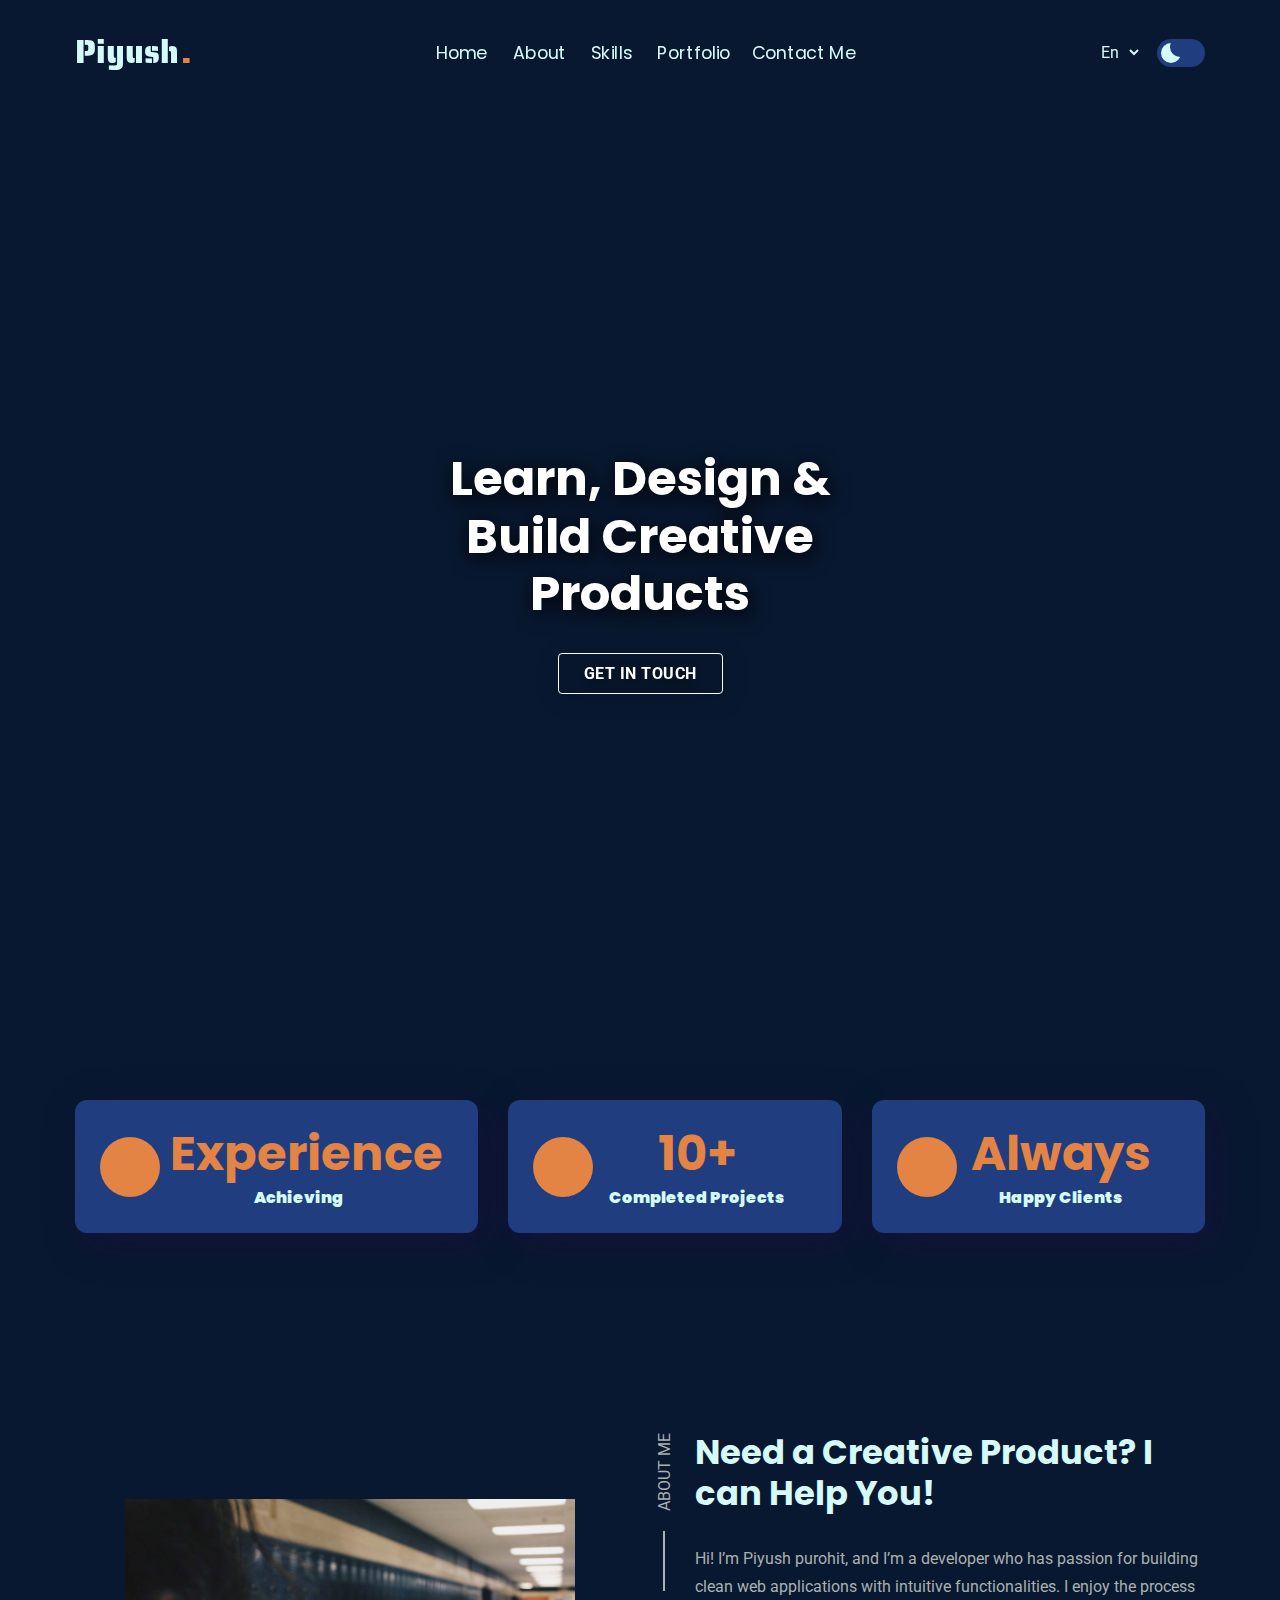
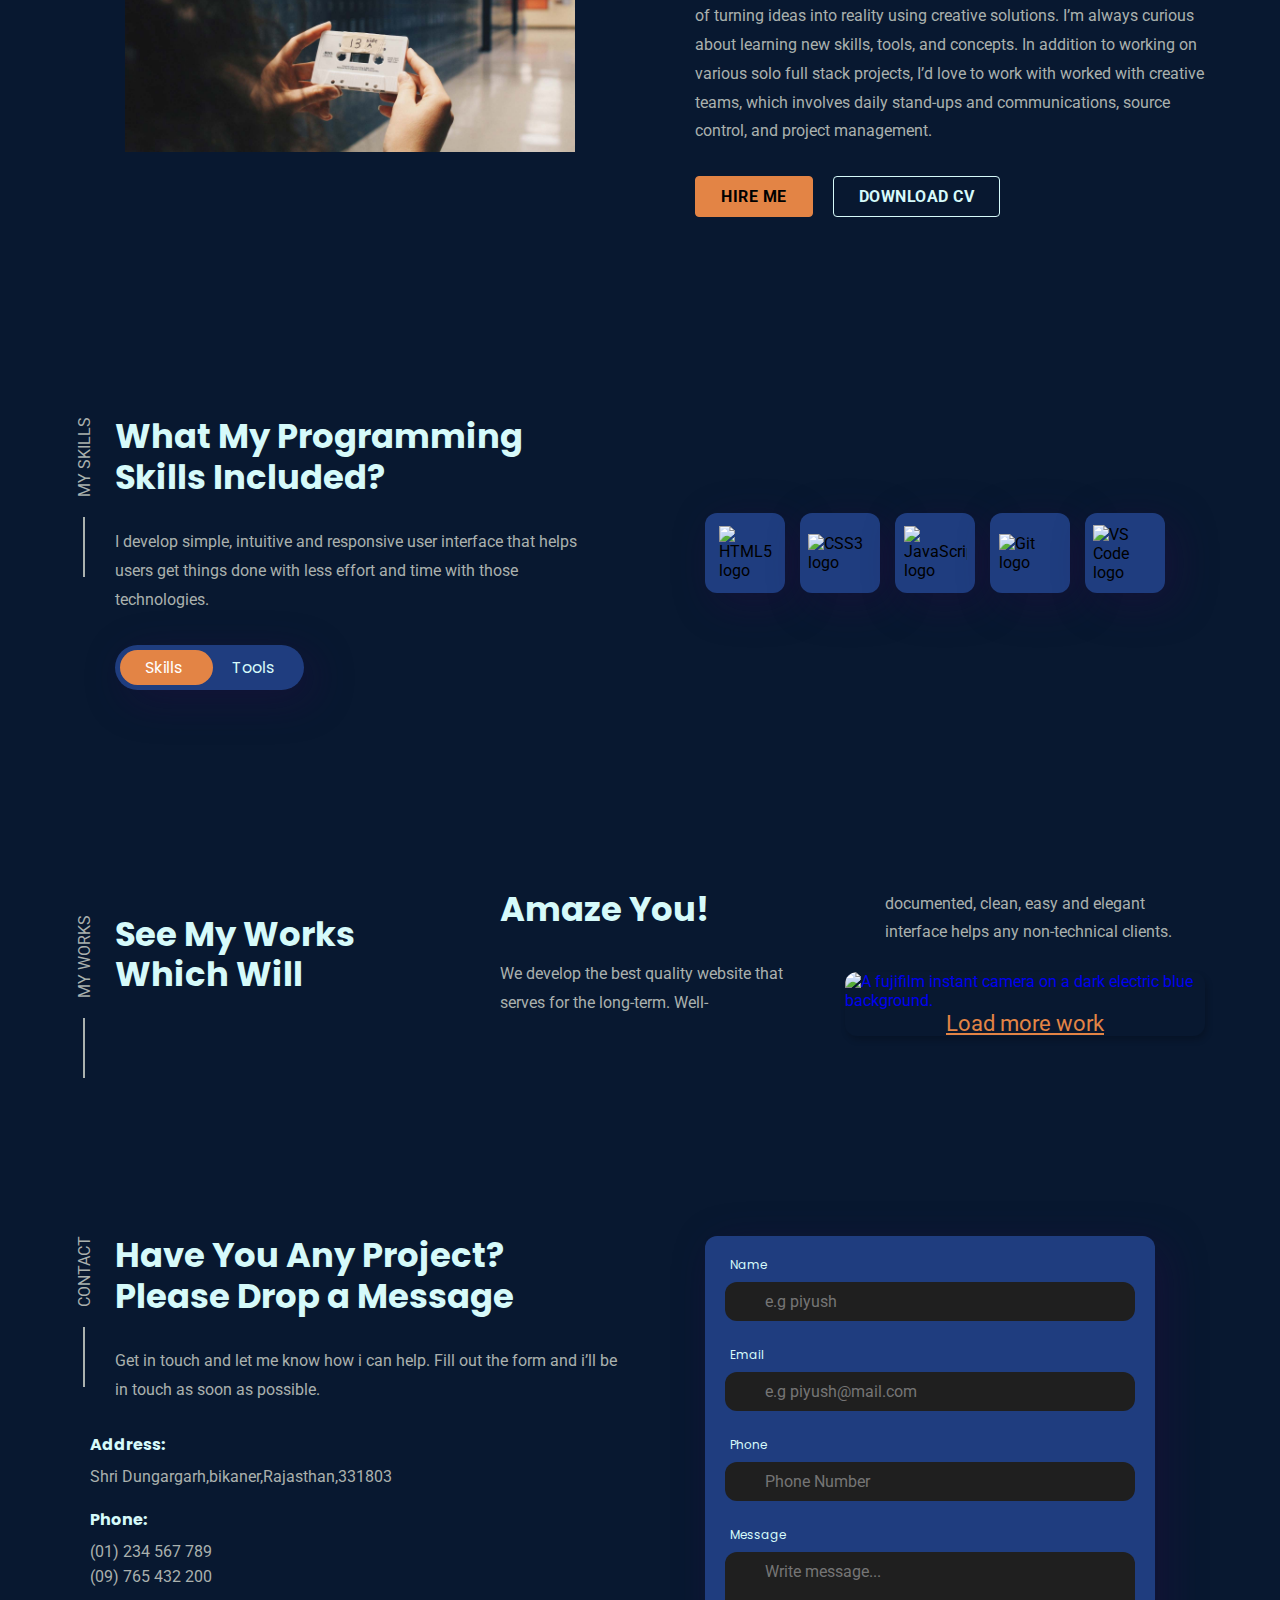
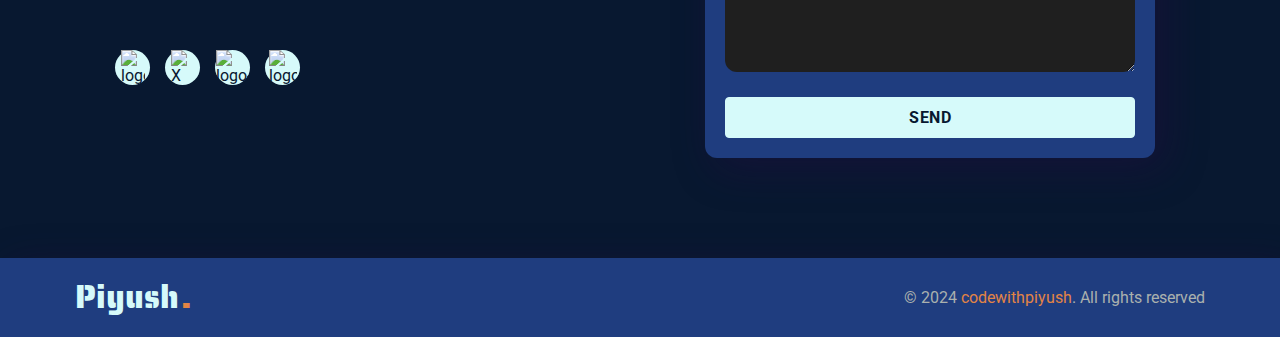
==== Task 2 (Personal Portfolio)/index.html @ 89cfbf2c "Added personal portfolio" ====
<!DOCTYPE html>
<html lang="en">

<head>
  <meta charset="UTF-8">
  <meta http-equiv="X-UA-Compatible" content="IE=edge">
  <meta name="viewport" content="width=device-width, initial-scale=1.0">
  <title>Personal portfolio</title>

  <!-- 
    - favicon
  -->
  <link rel="shortcut icon" href="./favicon.svg" type="image/svg+xml">

  <!-- 
    - custom css link
  -->
  <link rel="stylesheet" href="style.css">

  <!-- 
    - google font link
  -->
  <link rel="preconnect" href="https://fonts.googleapis.com">
  <link rel="preconnect" href="https://fonts.gstatic.com" crossorigin>
  <link
    href="https://fonts.googleapis.com/css2?family=Poppins:wght@700&family=Roboto:wght@400;700&family=Saira+Stencil+One&display=swap"
    rel="stylesheet">
</head>

<body id="top" class="dark_theme">

  <!-- 
    - #HEADER
  -->

  <header class="header" data-header>
    <div class="container">

      <h1 class="h1 logo">
        <a href="#">Piyush<span>.</span></a>
      </h1>

      <div class="navbar-actions">

        <select name="language" id="lang">
          <option value="en">En</option>
          <option value="ar">Hindi</option>
        </select>

        <button class="theme-btn" aria-label="Change Theme" title="Change Theme" data-theme-btn>
          <span class="icon"></span>
        </button>

      </div>

      <button class="nav-toggle-btn" aria-label="Toggle Menu" title="Toggle Menu" data-nav-toggle-btn>
        <span class="one"></span>
        <span class="two"></span>
        <span class="three"></span>
      </button>

      <nav class="navbar" data-navbar>
        <ul class="navbar-list">

          <li>
            <a href="#home" class="navbar-link">Home</a>
          </li>

          <li>
            <a href="#about" class="navbar-link">About</a>
          </li>

          <li>
            <a href="#skills" class="navbar-link">Skills</a>
          </li>

          <li>
            <a href="#portfolio" class="navbar-link">Portfolio</a>
          </li>

          <li>
            <a href="#contact" class="navbar-link">Contact Me</a>
          </li>

        </ul>
      </nav>

    </div>
  </header>
  <div id="fakeheader"></div>


  <main>
    <article class="container">

      <!-- 
        - #HERO
      -->

      <section class="hero" id="home">

        <figure class="hero-banner">

          <picture>
            <source srcset="https://wallpaperaccess.com/full/5652006.jpg" media="(min-width: 800px)">
            <source srcset="https://www.kookcapital.com/wp-content/uploads/2021/01/Sector-Focus-1-1024x576.jpg" media="(min-width: 700px)">
            <img src="./priscilla-du-preez-9CMUPez8wLo-unsplash.jpg"
              class="w-100">
          </picture>

        </figure>

        <div class="hero-content">

          <h2 class="h2 hero-title">Learn, Design & Build Creative Products</h2>

          <a href="#contact" class="btn btn-primary">Get in touch</a>

        </div>

      </section>





      <!-- 
        - #STATS
      -->

      <section class="stats" id="stats">
        <ul class="stats-list">

          <li>
            <a href="#" class="stats-card">

              <div class="card-icon">             
                 </div>

              <h2 class="h2 card-title">
                Experience<strong>Achieving</strong>
              </h2>

              <ion-icon name="chevron-forward-outline"></ion-icon>

            </a>
          </li>

          <li>
            <a href="#" class="stats-card">

              <div class="card-icon">
              </div>

              <h2 class="h2 card-title">
                10+ <strong>Completed Projects</strong>
              </h2>

              <ion-icon name="chevron-forward-outline"></ion-icon>

            </a>
          </li>

          <li>
            <a href="#" class="stats-card">

              <div class="card-icon">
              </div>

              <h2 class="h2 card-title">
                Always <strong>Happy Clients</strong>
              </h2>

              <ion-icon name="chevron-forward-outline"></ion-icon>

            </a>
          </li>

        </ul>
      </section>





      <!-- 
        - #ABOUT
      -->

      <section class="about" id="about">

        <figure class="about-banner">
          <img src="./Images/about me.jpg" alt="A man in a alice blue shirt with a thinking expression"
            class="w-100">
        </figure>

        <div class="about-content section-content">

          <p class="section-subtitle">About me</p>

          <h2 class="h3 section-title">Need a Creative Product? I can Help You!</h2>

          <p class="section-text">
            Hi! I’m Piyush purohit, and I’m a developer who has passion for building clean web applications with intuitive
            functionalities. I enjoy the process of turning ideas into reality using creative solutions. I’m always
            curious about
            learning new skills, tools, and concepts. In addition to working on various solo full stack projects, I’d love to work with            worked with
            creative teams, which involves daily stand-ups and communications, source control, and project management.
          </p>

          <div class="btn-group">
            <button class="btn btn-secondary">Hire me</button>

            <button class="btn btn-primary">Download cv</button>
          </div>

        </div>

      </section>





      <!-- 
        - #SKILLS
      -->

      <section class="skills" id="skills">

        <div class="skills-content section-content">

          <p class="section-subtitle">My skills</p>

          <h2 class="h3 section-title">What My Programming Skills Included?</h2>

          <p class="section-text">
            I develop simple, intuitive and responsive user interface that helps users get things done with less effort
            and time
            with those technologies.
          </p>

          <div class="skills-toggle" data-toggle-box>
            <button class="toggle-btn active" data-toggle-btn>Skills</button>

            <button class="toggle-btn" data-toggle-btn>Tools</button>
          </div>

        </div>

        <div class="skills-box" data-skills-box>

          <ul class="skills-list">

            <li>
              <div class="skill-card">
                <div class="tooltip">HTML5</div>

                <div class="card-icon">
                  <img src="https://th.bing.com/th/id/OIP.bI8KDjd8-nDvzTX_Uok7FwHaHa?rs=1&pid=ImgDetMain" width="53px" alt="HTML5 logo">
                </div>
              </div>
            </li>

            <li>
              <div class="skill-card">
                <div class="tooltip">CSS3</div>

                <div class="card-icon">
                  <img src="https://logospng.org/download/css-3/logo-css-3-1536.png" width="64px" alt="CSS3 logo">
                </div>
              </div>
            </li>

            <li>
              <div class="skill-card">
                <div class="tooltip">JavaScript</div>

                <div class="card-icon">
                  <img src="https://www.pngkey.com/png/detail/550-5509803_js-logo-javascript-logo-circle-png.png" width="63px" alt="JavaScript logo">
                </div>
              </div>
            </li>
            <li>
              <div class="skill-card">
                <div class="tooltip">Git</div>

                <div class="card-icon">
                  <img src="https://creazilla-store.fra1.digitaloceanspaces.com/icons/3253808/git-icon-icon-md.png" width="63px" alt="Git logo">
                </div>
              </div>
            </li>
            <li>
              <div class="skill-card">
                <div class="tooltip">VS Code</div>

                <div class="card-icon">
                  <img src="https://mobilemancerblog.blob.core.windows.net/blog/2020/08/vs-code-logo-transp.png" width="64px" alt="VS Code logo">
                </div>
              </div>
            </li>
          </ul>

        </div>

      </section>





      <!-- 
        - #PROJECTS
      -->

      <section class="project" id="portfolio">

        <ul class="project-list">

          <li>
            <div class="project-content section-content">

              <p class="section-subtitle">My Works</p>

              <h2 class="h3 section-title">See My Works Which Will Amaze You!</h2>

              <p class="section-text">
                We develop the best quality website that serves for the long-term. Well-documented, clean, easy and
                elegant interface
                helps any non-technical clients.
              </p>

            </div>
          </li>

          <li>
            <a href="#" class="project-card">

              <figure class="card-banner">
                <img src="/Images/my works img.jpg" class="w-100"
                  alt="A fujifilm instant camera on a dark electric blue background.">
                </figure>
                <button class="load-more">Load more work</button>

              <div class="card-content">
                <h3 class="h4 card-title">Lorem Ipsum Dolor 07</h3>

                <time class="publish-date" datetime="2022-04">April 2024</time>
              </div>

            </a>
          </li>
        </ul>

      </section>





      <!-- 
        - #CONTACT
      -->

      <section class="contact" id="contact">

        <div class="contact-content section-content">

          <p class="section-subtitle">Contact</p>

          <h2 class="h3 section-title">Have You Any Project? Please Drop a Message</h2>

          <p class="section-text">
            Get in touch and let me know how i can help. Fill out the form and i’ll be in touch as soon as possible.
          </p>

          <ul class="contact-list">

            <li class="contact-list-item">

              <div class="contact-item-icon">
                <ion-icon name="location-outline"></ion-icon>
              </div>

              <div class="wrapper">
                <h3 class="h4 contact-item-title">Address:</h3>

                <address class="contact-info">
                 Shri Dungargarh,bikaner,Rajasthan,331803
                </address>
              </div>

            </li>

            <li class="contact-list-item">

              <div class="contact-item-icon">
                <ion-icon name="call-outline"></ion-icon>
              </div>

              <div class="wrapper">
                <h3 class="h4 contact-item-title">Phone:</h3>

                <a href="tel:01234567789" class="contact-info">(01) 234 567 789</a>

                <a href="tel:09765432200" class="contact-info">(09) 765 432 200</a>
              </div>

            </li>

            <li class="contact-list-item">
              <div class="contact-list-item">
                <ion-icon name></ion-icon>
              </div>

            </li>
            























            <li>
              <ul class="contac-social-list">

                <li>
                  <a href="#" class="contact-social-link">
                    <div class="tooltip">Facebook</div>

                    <ion-icon name="logo-facebook">
                      <img src="https://th.bing.com/th/id/OIP.Ev86f7nk1kO2srjEY6AH9wHaHq?w=485&h=502&rs=1&pid=ImgDetMain" width="24px" alt="logo-facebook">
                    </ion-icon>
                  </a>
                </li>

                <li>
                  <a href="#" class="contact-social-link">
                    <div class="tooltip">X</div>

                    <ion-icon name="logo-X">
                      <img src="https://th.bing.com/th?id=OSK.50a4337ddb8f32c31afe1610d3d99f0b&w=64&h=64&c=7&o=6&oif=webp&dpr=1.5&pid=SANGAM" width="23px" alt="X logo">
                    </ion-icon>
                  </a>
                </li>

                <li> 
                  <a href="https://www.linkedin.com/in/piyush-purohit-qs5474/" class="contact-social-link">
                    <div class="tooltip">Linkedin</div>

                    <ion-icon name="logo-linkedin">
                      <img src="https://static.vecteezy.com/system/resources/previews/023/986/970/non_2x/linkedin-logo-linkedin-logo-transparent-linkedin-icon-transparent-free-free-png.png" width="33px" alt="logo-linkedin">
                    </ion-icon>
                  </a>
                </li>

                <li>
                  <a href="https://www.youtube.com/@piyushpurohit7870" class="contact-social-link">
                    <div class="tooltip" >Youtube</div>

                    <ion-icon name="logo-youtube">
                      <img src="https://upload.wikimedia.org/wikipedia/commons/thumb/0/09/YouTube_full-color_icon_(2017).svg/240px-YouTube_full-color_icon_(2017).svg.png" width="28px" alt="logo-youtube">
                    </ion-icon>
                  </a>
                </li>

        </div>

        <form action="" class="contact-form">

          <div class="form-wrapper">

            <label for="name" class="form-label">Name</label>

            <div class="input-wrapper">

              <input type="text" name="name" id="name" required placeholder="e.g piyush" class="input-field">

              <ion-icon name="person-circle"></ion-icon>

            </div>

          </div>

          <div class="form-wrapper">

            <label for="email" class="form-label">Email</label>

            <div class="input-wrapper">

              <input type="email" name="email" id="email" required placeholder="e.g piyush@mail.com"
                class="input-field">

              <ion-icon name="mail"></ion-icon>

            </div>

          </div>

          <div class="form-wrapper">

            <label for="phone" class="form-label">Phone</label>

            <div class="input-wrapper">

              <input type="tel" name="phone" id="phone" required placeholder="Phone Number" class="input-field">

              <ion-icon name="call"></ion-icon>

            </div>

          </div>

          <div class="form-wrapper">

            <label for="message" class="form-label">Message</label>

            <div class="input-wrapper">

              <textarea name="message" id="message" required placeholder="Write message..."
                class="input-field"></textarea>

              <ion-icon name="chatbubbles"></ion-icon>

            </div>

          </div>

          <button type="submit" class="btn btn-primary">Send</button>

        </form>

      </section>

    </article>
  </main>





  <!-- 
    - #FOOTER
  -->

  <footer class="footer">
    <div class="container">

      <p class="h1 logo">
        <a href="#">
          Piyush<span>.</span>
        </a>
      </p>

      <p class="copyright">
        &copy; 2024 <a href="#">codewithpiyush</a>. All rights reserved
      </p>

    </div>
  </footer>





  <!-- 
    - #GO TO TOP
  -->

  <a href="#top" class="go-top" data-go-top title="Go to Top">
    <ion-icon name="arrow-up"></ion-icon>
  </a>



</body>

</html>
---- Task 2 (Personal Portfolio)/style.css ----
:root {

    /**
     * colors
     */
  
    --raw-seinna: hsl(24, 74%, 58%);
    --sizzling-sunrise: hsl(51, 95%, 54%);
    --scarlet: hsl(13, 96%, 47%);
    --black: hsl(0, 0%, 0%);
    --white: hsl(0, 0%, 100%);
  
    /**
     * typography
     */ 
  
    --ff-saira-stencil-one: "Saira Stencil One", sans-serif; 
    --ff-poppins: 'Poppins', sans-serif;
    --ff-roboto: 'Roboto', sans-serif;
  
    --fs-1: 2rem;
    --fs-2: calc(1.813rem + 1vw);
    --fs-3: calc(1.313rem + 1vw);
    --fs-4: 1.4rem;
    --fs-5: 1rem;
    --fs-6: 0.813rem;
    --fs-7: 0.75rem;
  
    --fw-400: 400;
    --fw-700: 700;
  
    /**
     * transition
     */
  
    --transition-1: 0.25s ease-in-out;
  
    /**
     * spacing
     */
  
    --section-padding: 80px;
  
    /**
     * radius
     */
  
    --radius-4: 4px;
    --radius-12: 12px;
  
  }
  
  
  
  
  
  /*-----------------------------------*\
   * #THEME COLORS
  \*-----------------------------------*/
  
  body.dark_theme {
  
    --bg-primary: hsl(216, 72%, 11%);
    --bg-secondary: hsl(221, 61%, 31%);
    --color-primary: hsl(180, 79%, 91%);
    --color-secondary: hsl(160, 4%, 68%);
    --card-shadow: hsla(269, 75%, 15%, 0.4);
    --input-bg: hsl(0, 0%, 12%);
  
    --shadow-1: 10px 10px 40px var(--card-shadow);
  
  }
  
  body.light_theme {
  
    --bg-primary: hsl(0, 59%, 82%);
    --bg-secondary: hsl(0, 1%, 57%);
    --color-primary: hsl(0, 0%, 12%);
    --color-secondary: hsl(0, 0%, 37%);
    --card-shadow: hsla(0, 0%, 0%, 0.1);
    --input-bg: hsl(0, 0%, 8%);
  
    --shadow-1: 10px 10px 40px var(--card-shadow);
  
  }
  
  
  
  
  
  /*-----------------------------------*\
   * #RESET
  \*-----------------------------------*/
  
  *, *::before, *::after {
    margin: 0;
    padding: 0;
    box-sizing: border-box;
  }
  
  li { list-style: none; }
  
  a { text-decoration: none; }
  
  a,
  img,
  time,
  span,
  input,
  label,
  select,
  button,
  textarea,
  ion-icon { display: block; }
  
  input,
  button,
  select,
  textarea {
    background: none;
    border: none;
    font: inherit;
  }
  
  button,
  select { cursor: pointer; }
  
  input,
  textarea { width: 100%; }
  
  ion-icon { pointer-events: none; }
  
  :is(a, button, select) {
    outline-color: var(--scarlet);
    outline-offset: 3px;
  }
  
  ::selection {
    background: var(--color-primary);
    color: var(--bg-primary);
  }
  
  html {
    font-family: var(--ff-roboto);
    scroll-behavior: smooth;
  }
  
  body {
    background: var(--bg-primary);
    transition: var(--transition-1);
  }
  
  body.active { overflow: hidden; }
  
  
  
  
  
  /*-----------------------------------*\
   * #REUSED STYLE
  \*-----------------------------------*/
  
  .container { padding-inline: 10px; }
  
  .h1 {
    font-size: var(--fs-1);
    line-height: 1.2;
    font-weight: 400;
  }
  
  .h2,
  .h3,
  .h4 {
    color: var(--color-primary);
    font-family: var(--ff-poppins);
    line-height: 1.2;
  }
  
  .h2 { font-size: var(--fs-2); }
  
  .h3 { font-size: var(--fs-3); }
  
  .h4 { font-size: var(--fs-5); }
  
  .w-100 { width: 100%; }
  
  .btn {
    max-width: max-content;
    color: var(--color-primary);
    font-weight: var(--fw-700);
    text-transform: uppercase;
    letter-spacing: 0.5px;
    padding: 10px 25px;
    border: 1px solid transparent;
    border-radius: var(--radius-4);
    transition: var(--transition-1);
  }
  
  .btn-primary { border-color: var(--color-primary); }
  
  .btn-primary:is(:hover, :focus) {
    background: var(--color-primary);
    color: var(--bg-primary);
  }
  
  .btn-secondary {
    background: var(--raw-seinna);
    border-color: var(--raw-seinna);
    color: var(--black);
  }
  
  .btn-secondary:is(:hover, :focus) { --raw-seinna: hsl(24, 74%, 64%); }
  
  .section-subtitle {
    position: relative;
    color: var(--color-secondary);
    text-transform: uppercase;
    padding-bottom: 5px;
    margin-bottom: 20px;
  }
  
  .section-subtitle::after {
    content: "";
    position: absolute;
    top: 100%;
    left: 0;
    width: 60px;
    height: 2px;
    background: var(--color-secondary);
  }
  
  .section-title {
    max-width: 350px;
    margin-bottom: 30px;
  }
  
  .section-text {
    color: var(--color-secondary);
    line-height: 1.8;
    margin-bottom: 30px;
  }
  
  .tooltip {
    position: absolute;
    top: -40px;
    background: var(--raw-seinna);
    min-width: max-content;
    color: var(--white);
    font-size: 15px;
    font-weight: var(--fw-700);
    padding: 5px 10px;
    border-radius: var(--radius-4);
    box-shadow: var(--shadow-1);
    transform: translateY(-10px);
    opacity: 0;
    pointer-events: none;
    transition: var(--transition-1);
    z-index: 1;
  }
  
  
  
  
  
  /*-----------------------------------*\
   * #HEADER
  \*-----------------------------------*/
  
  .header {
    padding-block: 15px;
    position:fixed;
    top: 0;
    left: 0;
    width: 100%;
    transition: var(--transition-1);
    z-index: 4;
  }
  
  .header.active {
    padding-block: 12px;
    background: var(--bg-secondary);
    box-shadow: var(--shadow-1);
  }
  
  .header .container {
    display: flex;
    justify-content: space-between;
    align-items: center;
    gap: 10px;
  }
  
  .logo {
    position: relative;
    min-width: 77px;
    z-index: 2;
  }
  
  .logo a {
    color: var(--color-primary);
    font-family: var(--ff-saira-stencil-one);
  }
  
  .logo span {
    display: inline-block;
    color: var(--raw-seinna);
    margin-left: 2px;
  }
  
  .navbar-actions {
    display: flex;
    align-items: center;
    gap: 15px;
    margin-left: auto;
  }
  
  .navbar-actions select {
    color: var(--color-primary);
    width: 45px;
  }
  
  .navbar-actions option {
    background: var(--bg-primary);
    color: var(--color-primary);
  }
  
  .theme-btn {
    padding: 4px;
    width: 48px;
    background: var(--bg-secondary);
    border-radius: 100px;
    transition: var(--transition-1);
  }
  
  .header.active .theme-btn { background: var(--bg-primary); }
  
  .theme-btn .icon {
    position: relative;
    left: 0;
    width: 20px;
    height: 20px;
    border-radius: 50px;
    box-shadow: inset 9px -6px var(--color-primary);
    transition: var(--transition-1);
  }
  
  .theme-btn.active .icon {
    left: 20px;
    box-shadow: inset 20px -20px var(--sizzling-sunrise);
  }
  
  .nav-toggle-btn {
    position: relative;
    transform: rotate(-55deg);
    transition: var(--transition-1);
    z-index: 2;
  }
  
  .nav-toggle-btn.active { transform: rotate(-45deg); }
  
  .nav-toggle-btn span {
    width: 20px;
    height: 2px;
    background: var(--color-primary);
    margin: 5px;
    transition: var(--transition-1);
  }
  
  .nav-toggle-btn :is(.one, .three) { width: 10px; }
  
  .nav-toggle-btn .one {
    margin-left: auto;
    transform-origin: left;
  }
  
  .nav-toggle-btn .three { transform-origin: right; }
  
  .nav-toggle-btn.active .one { transform: rotate(90deg) translateX(-3px); }
  
  .nav-toggle-btn.active .three { transform: rotate(90deg) translateX(3px); }
  
  .navbar {
    position: fixed;
    background: var(--bg-secondary);
    top: 100%;
    left: 0;
    width: 100%;
    height: 100%;
    display: grid;
    place-items: center;
    visibility: hidden;
    transition: 0.75s cubic-bezier(0.71, 0.01, 0.24, 0.99);
    transition-delay: 0.5s;
    z-index: 1;
  }
  
  .navbar.active {
    top: 0;
    visibility: visible;
    transition-delay: 0s;
  }
  
  .navbar-list > li {
    transform: scale(1.1);
    margin-block: 40px;
    padding-inline: 50px;
    overflow: hidden;
  }
  
  .navbar-link {
    position: relative;
    width: max-content;
    margin-inline: auto;
    color: var(--color-primary);
    font-family: var(--ff-poppins);
    font-size: var(--fs-1);
    padding: 10px;
    transform: translateY(50px);
    transition: 0.75s cubic-bezier(0.68, -0.55, 0.27, 2);
  }
  
  .navbar.active .navbar-link {
    transform: translateY(0);
    transition-delay: 0.5s;
  }
  
  .navbar-link::before {
    content: "";
    position: absolute;
    top: 50%;
    transform: translateY(-50%);
    left: 0;
    height: 5px;
    width: 0;
    background: var(--raw-seinna);
    transition: var(--transition-1);
  }
  
  .navbar-link:is(:hover, :focus)::before { width: 100%; }
  

  
  /*-----------------------------------*\
   * #HERO
  \*-----------------------------------*/
  
  main { overflow-x: hidden; }
  
  .hero {
    min-height: 100vh;
    display: flex;
    flex-direction: column;
    justify-content: center;
    align-items: center;
    padding-top: 115px;
    margin-bottom: var(--section-padding);
  }
  
  .hero-banner {
    max-width: 500px;
    width: 125%;
    margin-bottom: 30px;
  }
  
  :is(.hero-social-list, .scroll-down) { display: none; }
  
  .hero-content { max-width: 450px; }
  
  .hero-title {
    text-align: center;
    margin-bottom: 30px;
  }
  
  .hero .btn-primary { margin-inline: auto; }
  
  
  
  
  
  /*-----------------------------------*\
   * #STATS
  \*-----------------------------------*/
  
  .stats { padding-block: var(--section-padding); }
  
  .stats-list {
    display: grid;
    gap: 30px;
  }
  
  .stats-card {
    background: var(--bg-secondary);
    display: flex;
    align-items: center;
    gap: 10px;
    padding: 25px;
    border-radius: var(--radius-12);
    box-shadow: var(--shadow-1);
    transition: var(--transition-1);
  }
  
  .stats-card:is(:hover, :focus) { transform: translateY(-5px); }
  
  .stats-card .card-icon {
    background: var(--raw-seinna);
    width: 60px;
    height: 60px;
    display: grid;
    place-items: center;
    border-radius: 50%;
  }
  
  .stats-card .card-icon img {
    width: 70%;
    filter: invert(1);
  }
  
  .stats-card .card-title {
    width: calc(100% - 95px);
    color: var(--raw-seinna);
    text-align: center;
  }
  
  .stats-card .card-title strong {
    display: block;
    color: var(--color-primary);
    font-size: initial;
    line-height: 1.3;
    margin-top: 5px;
  }
  
  .stats-card > ion-icon { color: var(--color-secondary); }
  
  
  
  
  
  /*-----------------------------------*\
   * #ABOUT
  \*-----------------------------------*/
  
  .about { padding-block: var(--section-padding); }
  
  .about-banner {
    max-width: 400px;
    margin-inline: auto;
    margin-bottom: 80px;
  }
  
  .about .btn {
    max-width: unset;
    width: 100%;
  }
  
  .about .btn-secondary { margin-bottom: 10px; }
  
  
  
  
  
  /*-----------------------------------*\
   * #SKILLS
  \*-----------------------------------*/
  
  .skills { padding-block: var(--section-padding); }
  
  .skills-content { margin-bottom: 50px; }
  
  .skills-toggle {
    background: var(--bg-secondary);
    position: relative;
    width: max-content;
    margin-inline: auto;
    display: flex;
    align-items: center;
    padding: 5px;
    border-radius: 100px;
    box-shadow: var(--shadow-1);
    z-index: 1;
  }
  
  .skills-toggle::before {
    content: "";
    position: absolute;
    top: 5px;
    left: 5px;
    bottom: 5px;
    width: 93px;
    background: var(--raw-seinna);
    border-radius: 100px;
    transition: var(--transition-1);
    z-index: -1;
  }
  
  .skills-toggle.active::before {
    left: 98px;
    width: 94px;
  }
  
  .toggle-btn {
    color: var(--color-primary);
    font-family: var(--ff-poppins);
    padding: 5px 25px;
    transition: var(--transition-1);
  }
  
  .toggle-btn.active { color: var(--white); }
  
  .skills-box.active .skills-list,
  .skills-box .tools-list { display: none; }
  
  .skills-box .skills-list,
  .skills-box.active .tools-list {
    display: flex;
    flex-wrap: wrap;
    justify-content: center;
    align-items: center;
    gap: 15px;
    animation: fadeIn 0.5s ease-out forwards;
  }
  
  @keyframes fadeIn {
  
    0% { opacity: 0; }
    100% { opacity: 1; }
  
  }
  
  .skill-card {
    position: relative;
    background: var(--bg-secondary);
    width: 80px;
    height: 80px;
    display: grid;
    place-items: center;
    border-radius: var(--radius-12);
    box-shadow: var(--shadow-1);
    cursor: help;
  }
  
  .skill-card:hover .tooltip {
    transform: translateY(0);
    opacity: 1;
  }
  
  
  
  
  
  /*-----------------------------------*\
   * #PROJECT
  \*-----------------------------------*/
  
  .project { padding-block: var(--section-padding); }
  
  .project-list > li { margin-bottom: 25px; }
  
  .project-card {
    position: relative;
    overflow: hidden;
    border-radius: var(--radius-12);
    box-shadow: 2px 4px 6px hsla(0, 0%, 0%, 0.2);
  }
  
  .project-card::after {
    content: "";
    position: absolute;
    inset: 0;
    border-radius: inherit;
    transition: var(--transition-1);
  }
  
  .project-card:is(:hover, :focus)::after {
    background: hsla(0, 0%, 100%, 0.1);
    backdrop-filter: blur(0.5px);
  }
  
  .project-card .card-content {
    position: absolute;
    bottom: 0;
    left: 0;
    width: 100%;
    padding: 20px;
  }
  
  .project-card .card-title { margin-bottom: 10px; }
  
  .project-card :is(.card-title, .publish-date) {
    background: var(--bg-primary);
    padding: 6px 12px;
    width: max-content;
    box-shadow: var(--shadow-1);
    transform: translateY(20px);
    opacity: 0;
    transition: var(--transition-1);
  }
  
  .project-card .publish-date {
    font-size: var(--fs-6);
    color: var(--color-primary);
    transition-delay: 0s;
  }
  
  .project-card:is(:hover, :focus) :is(.card-title, .publish-date) {
    transform: translateY(0);
    opacity: 1;
  }
  
  .project-card:is(:hover, :focus) .publish-date { transition-delay: 0.1s; }
  
  .load-more {
    font-size: var(--fs-4);
    color: var(--raw-seinna);
    text-decoration: underline;
    margin-inline: auto;
  }
  
  
  
  
  
  /*-----------------------------------*\
   * #CONTACT
  \*-----------------------------------*/
  
  .contact { padding-block: var(--section-padding); }
  
  .contact-content { margin-bottom: 50px; }
  
  .contact-list-item {
    display: flex;
    align-items: flex-start;
    gap: 15px;
    margin-bottom: 20px;
  }
  
  .contact-item-icon {
    font-size: 25px;
    color: var(--color-primary);
  }
  
  .contact-item-icon ion-icon { --ionicon-stroke-width: 40px; }
  
  .contact-item-title { margin-bottom: 10px; }
  
  .contact-list-item .contact-info {
    color: var(--color-secondary);
    font-style: normal;
    line-height: 1.6;
    transition: var(--transition-1);
  }
  
  .contact-info:not(address):is(:hover, :focus) { color: var(--color-primary); }
  
  .contac-social-list {
    display: flex;
    flex-wrap: wrap;
    justify-content: flex-start;
    align-items: center;
    gap: 15px;
    padding-inline: 40px;
  }
  
  .contact-social-link {
    position: relative;
    background: var(--color-primary);
    color: var(--bg-primary);
    width: 35px;
    height: 35px;
    display: grid;
    place-items: center;
    border-radius: 50%;
    transition: var(--transition-1);
  }
  
  .contact-social-link:is(:hover, :focus) {
    background: var(--raw-seinna);
    color: var(--white);
  }
  
  .contact-social-link:is(:hover, :focus) .tooltip {
    transform: translateY(0);
    opacity: 1;
  }
  
  .contact-form {
    background: var(--bg-secondary);
    padding: 20px;
    border-radius: var(--radius-12);
    box-shadow: var(--shadow-1);
  }
  
  .form-wrapper { margin-bottom: 25px; }
  
  .form-label {
    color: var(--color-primary);
    font-size: var(--fs-7);
    font-family: var(--ff-poppins);
    margin-bottom: 8px;
    margin-left: 5px;
  }
  
  .input-wrapper { position: relative; }
  
  .input-field {
    background: var(--input-bg);
    color: var(--raw-seinna);
    padding: 10px;
    padding-left: 40px;
    border-radius: var(--radius-12);
    transition: var(--transition-1);
  }
  
  .input-wrapper ion-icon {
    position: absolute;
    top: 10px;
    left: 10px;
    color: var(--color-secondary);
    font-size: 20px;
    transition: var(--transition-1);
  }
  
  textarea.input-field {
    min-height: 60px;
    height: 120px;
    max-height: 200px;
    resize: vertical;
  }
  
  .input-field:focus { outline: 1px solid; }
  
  .input-field:focus + ion-icon { color: var(--raw-seinna); }
  
  .contact .btn-primary {
    max-width: unset;
    width: 100%;
    background: var(--color-primary);
    color: var(--bg-primary);
  }
  
  
  
  
  
  /*-----------------------------------*\
   * #FOOTER
  \*-----------------------------------*/
  
  .footer {
    background: var(--bg-secondary);
    padding-block: 20px;
    text-align: center;
    box-shadow: var(--shadow-1);
  }
  
  .footer .logo { margin-bottom: 15px; }
  
  .copyright {
    color: var(--color-secondary);
    line-height: 1.6;
  }
  
  .copyright a {
    display: inline-block;
    color: var(--raw-seinna);
  }
  
  
  
  
  
  /*-----------------------------------*\
   * #GO TO TOP
  \*-----------------------------------*/
  
  .go-top {
    position: fixed;
    bottom: 25px;
    right: 25px;
    width: 45px;
    height: 45px;
    display: grid;
    place-items: center;
    font-size: 20px;
    color: var(--color-primary);
    border: 2px solid var(--color-primary);
    border-radius: 50%;
    opacity: 0;
    pointer-events: none;
    transform: translateY(10px);
    transition: var(--transition-1);
    z-index: 2;
  }
  
  .go-top.active {
    opacity: 1;
    pointer-events: all;
    transform: translateY(0);
  }
  
  
  
  
  
  /*-----------------------------------*\
   * #MEDIA QUERIES
  \*-----------------------------------*/
  
  /**
   * responsive for larger than 550px screen
   */
  
  @media (min-width: 550px) {
  
    /**
     * REUSED STYLE
     */
  
    .container {
      max-width: 550px;
      margin-inline: auto;
    }
  
    .section-title { max-width: 380px; }
  
  
  
    /**
     * PROJECT
     */
  
    .project-list {
      column-count: 2;
      column-gap: 25px;
    }
  
    .project-list > li:first-child { column-span: all; }
  
  }
  
  
  
  
  
  /**
   * responsive for larger than 768px screen
   */
  
  @media (min-width: 768px) {
  
    /**
     * REUSED STYLE
     */
  
    .container { max-width: 720px; }
  
    .section-title { max-width: 430px; }
  
  
  
    /**
     * STATS
     */
  
    .stats-list { grid-template-columns: 1fr 1fr; }
  
  
  
    /**
     * ABOUT
     */
  
    .btn-group {
      display: flex;
      justify-content: flex-start;
      align-items: center;
      gap: 20px;
    }
  
    .about .btn { max-width: max-content; }
  
    .about .btn-secondary { margin-bottom: 0; }
  
  
  
    /**
     * CONTACT
     */
  
    .contact-form {
      max-width: 450px;
      margin-inline: auto;
    }
  
  }
  
  
  
  
  
  /**
   * responsive for larger than 992px screen
   */
  
  @media (min-width: 992px) {
  
    /**
     * CUSTOM PROPERTY
     */
  
    :root {
  
      /**
       * typography
       */
  
      --fs-2: 3rem;
  
      /**
       * spacing
       */
  
      --section-padding: 100px;
  
    }
  
  
  
    /**
     * REUSED STYLE
     */
  
    .container { max-width: 980px; }
  
    .section-content {
      position: relative;
      padding-left: 40px;
    }
  
    .section-subtitle {
      position: absolute;
      top: 0;
      left: 0;
      transform: rotate(0.75turn) translateX(-100%);
      transform-origin: left top;
      margin-bottom: 0;
    }
  
    .section-subtitle::after {
      top: 8px;
      left: auto;
      right: calc(100% + 20px);
    }
  
  
  
    /**
     * HEADER
     */
  
    .header { padding-block: 30px; }
  
    .header.active { padding-block: 15px; }
  
    .navbar-actions {
      order: 1;
      margin-left: 0;
    }
  
    .nav-toggle-btn { display: none; }
  
    .navbar { all: unset; }
  
    .navbar-link {
      transform: translateY(0);
      font-size: unset;
      padding-inline: 5px;
    }
  
    .navbar-list > li {
      margin: 0;
      padding: 0;
      overflow: visible;
    }
  
    .navbar-list {
      display: flex;
      justify-content: center;
      align-items: center;
      gap: 20px;
    }
  
    .navbar-link::before { height: 2px; }
  
  
  
    /**
     * HERO
     */
  
    .hero {
      position: relative;
      padding-top: 0;
      height: 100vh;
    }
  
    .hero-banner {
      max-width: unset;
      height: 100%;
      margin-bottom: 0;
    }
  
    .hero img {
      height: 100%;
      width: auto;
      margin-inline: auto;
    }
  
    .hero-content {
      --color-primary: var(--white);
  
      position: absolute;
      top: 50%;
      filter: drop-shadow(2px 4px 10px var(--black));
    }
  
    .hero .btn-primary:is(:hover, :focus) { color: hsl(0, 0%, 12%); }
  
    .hero-social-list {
      display: block;
      position: absolute;
      bottom: 92px;
      left: -30px;
    }
  
    .hero-social-list::after {
      content: "";
      position: absolute;
      bottom: -40px;
      left: 13px;
      width: 2px;
      height: 30px;
      background: var(--color-secondary);
    }
  
    .hero-social-link {
      position: relative;
      color: var(--color-secondary);
      margin-block: 5px;
      padding: 5px;
      font-size: 18px;
      transition: var(--transition-1);
    }
  
    .hero-social-link:is(:hover, :focus) { color: var(--color-primary); }
  
    .hero-social-link .tooltip {
      --trans-x: 10px;
  
      left: calc(100% + 10px);
      top: 50%;
      transform: translateY(-50%) translateX(var(--trans-x));
    }
  
    .hero-social-link:is(:hover, :focus) .tooltip {
      --trans-x: 0;
      opacity: 1;
    }
  
    .scroll-down {
      display: block;
      position: absolute;
      bottom: 80px;
      right: -30px;
      color: var(--color-secondary);
      font-size: 1.125rem;
      text-transform: uppercase;
      transform: rotate(90deg);
      transform-origin: top right;
    }
  
    .scroll-down::after {
      content: "";
      position: absolute;
      top: 8px;
      right: -50px;
      width: 30px;
      height: 2px;
      background: var(--color-secondary);
    }
  
  
  
    /**
     * STATS
     */
  
    .stats-list { grid-template-columns: repeat(3, 1fr); }
  
    .stats-card { height: 100%; }
  
  
  
  
    /**
     * ABOUT
     */
  
    .about {
      display: grid;
      grid-template-columns: 1fr 1fr;
      align-items: center;
      gap: 30px;
    }
  
    .about-banner { margin-bottom: 0; }
  
  
  
  
    /**
     * SKILLS
     */
  
    .skills {
      display: grid;
      grid-template-columns: 1fr 1fr;
      align-items: center;
      gap: 50px;
    }
  
    .skills-content { margin-bottom: 0; }
  
    .skills-toggle { margin-inline: 0; }
  
  
  
    /**
     * PROJECT
     */
  
    .project-list { column-count: 3; }
  
    .project-list > li:first-child {
      column-span: unset;
      margin: 25px;
      margin-left: 0;
    }
  
  
  
    /**
     * CONTACT
     */
  
    .contact {
      display: grid;
      grid-template-columns: 1fr 1fr;
      gap: 30px;
    }
  
    .contact-content { margin-bottom: 0; }
  
    .contact-form { width: 100%; }
  
    .contact-list { margin-left: -40px; }
  
  
  
    /**
     * FOOTER
     */
  
    .footer .container {
      display: flex;
      justify-content: space-between;
      align-items: center;
    }
  
    .footer .logo { margin-bottom: 0; }
  
  }
  
  
  
  
  
  /**
   * responsive for larger than 1200px screen
   */
  
  @media (min-width: 1200px) {
  
    /**
     * REUSED STYLE
     */
  
    .container { max-width: 1150px; }
  
    .section-title { max-width: 460px; }
  
  
  
  
    /**
     * HERO
     */
  
    .hero-social-list { left: -80px; }
  
    .scroll-down { right: -80px; }
  
  
  
  
    /**
     * ABOUT
     */
  
    .about-banner { max-width: 450px; }
  
  }
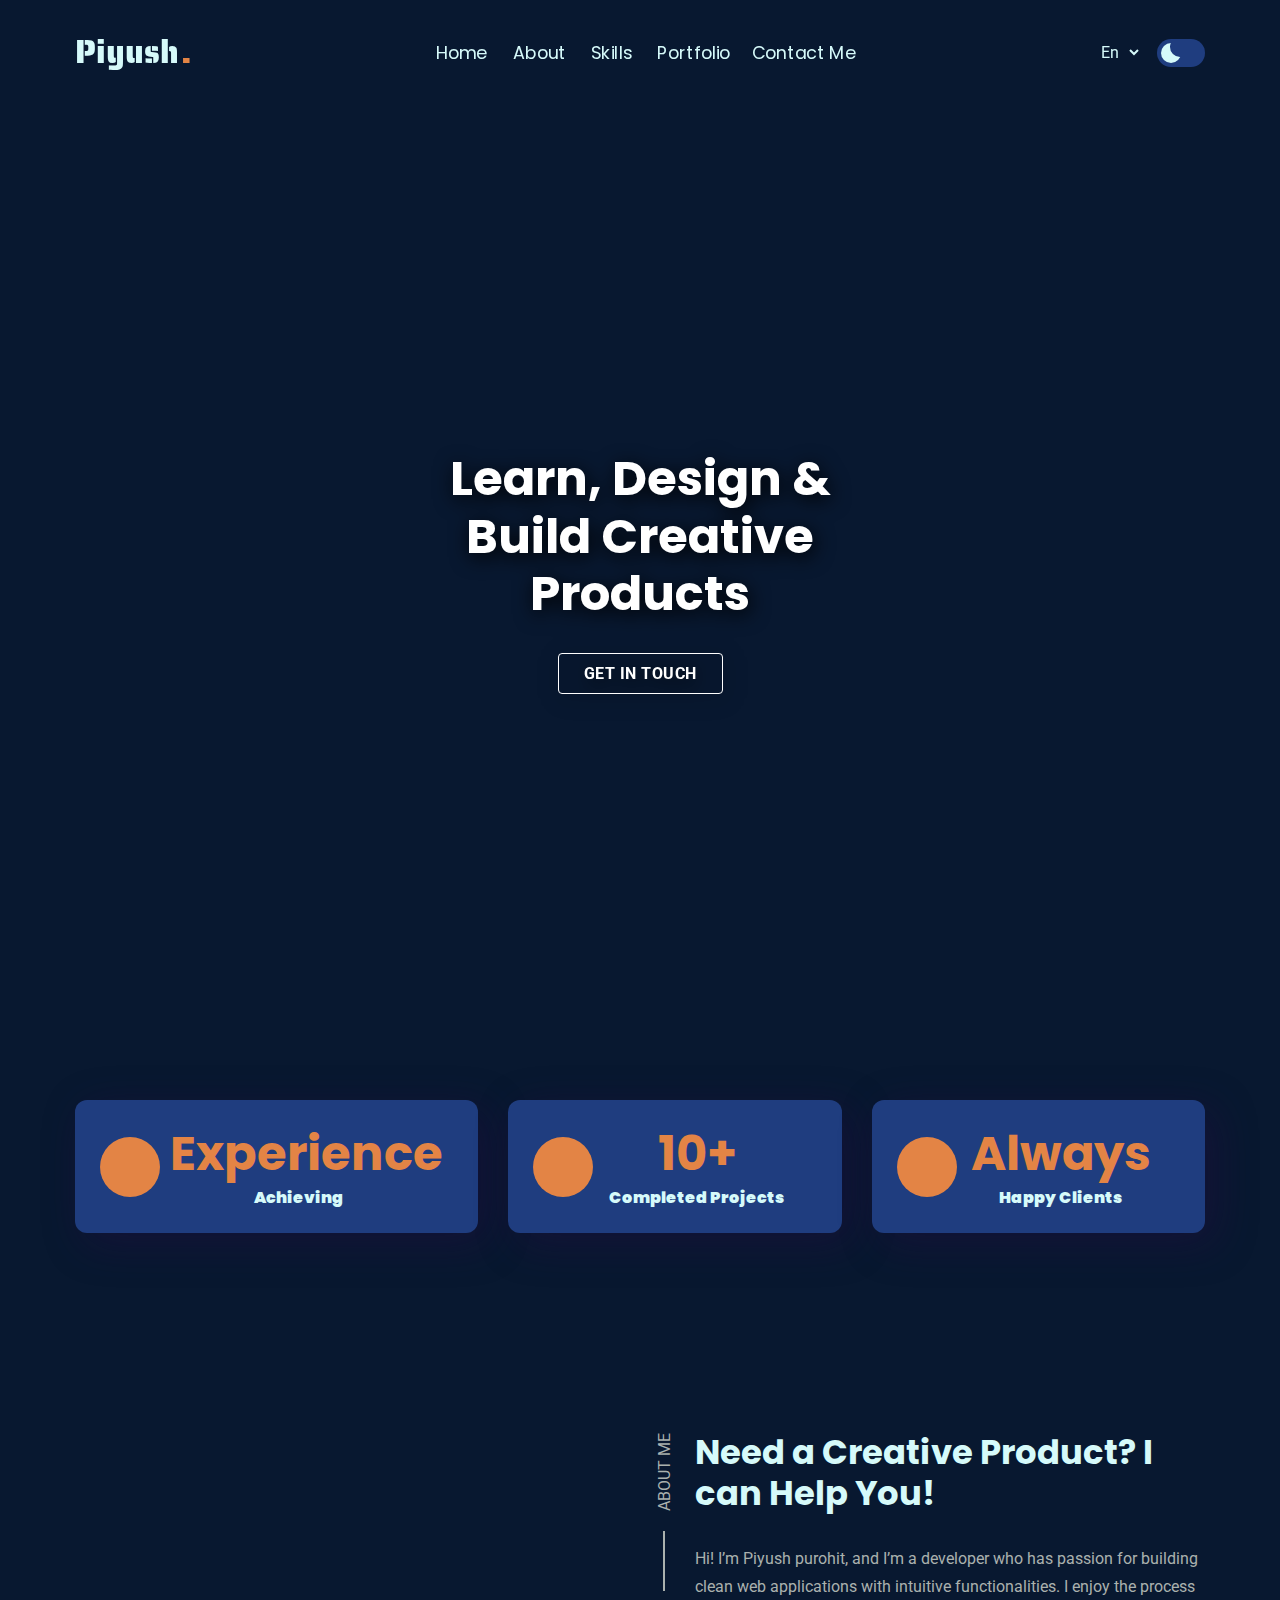
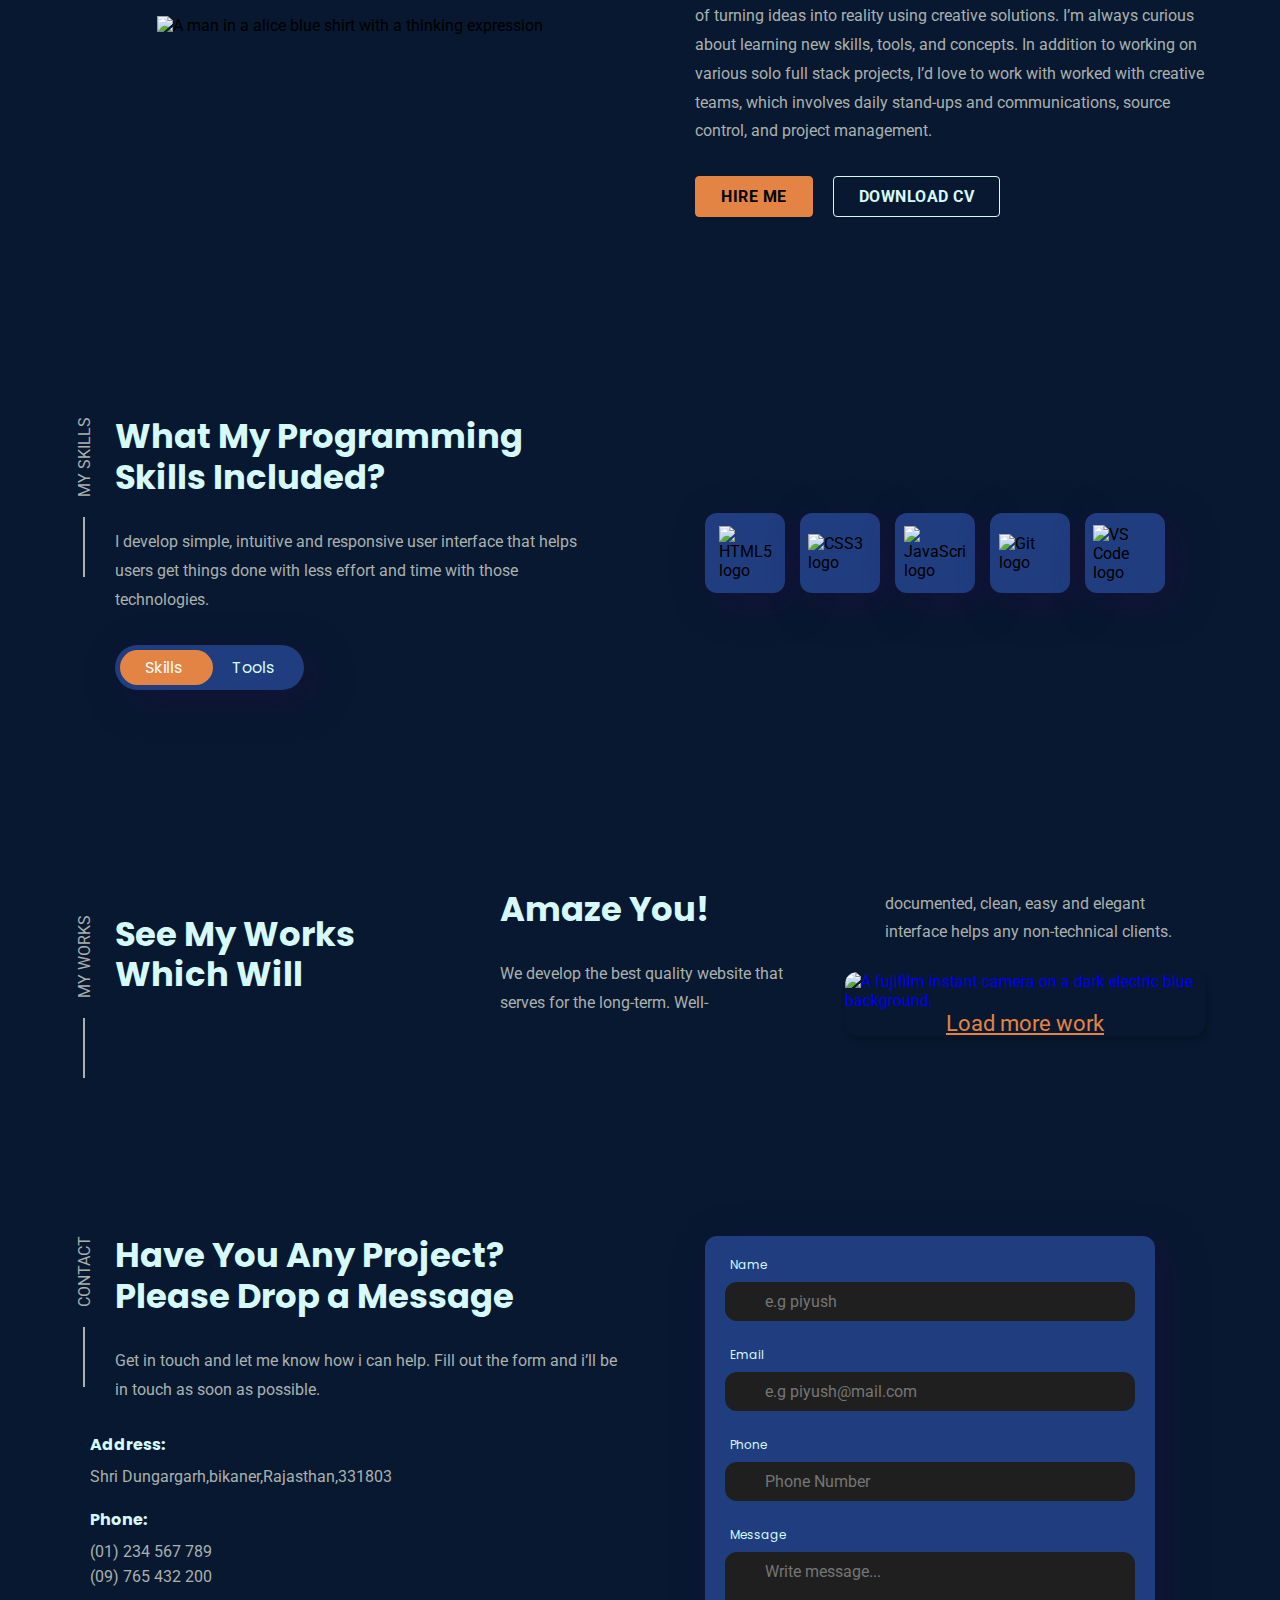
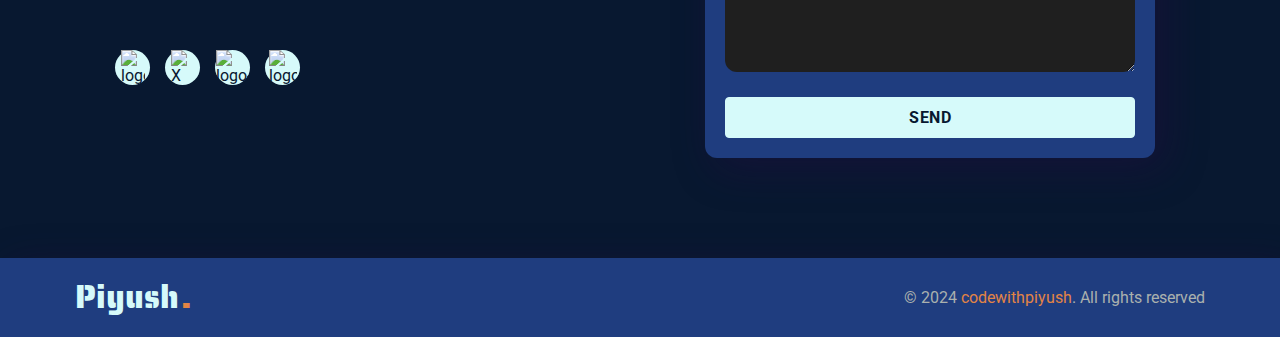
==== commit df6878d3: "Update index.html" ====
--- a/Task 2 (Personal Portfolio)/index.html
+++ b/Task 2 (Personal Portfolio)/index.html
@@ -190,7 +190,7 @@
       <section class="about" id="about">
 
         <figure class="about-banner">
-          <img src="./Images/about me.jpg" alt="A man in a alice blue shirt with a thinking expression"
+          <img src="Task 2 (Personal Portfolio)/Images/about me.jpg" alt="A man in a alice blue shirt with a thinking expression"
             class="w-100">
         </figure>
 
@@ -337,7 +337,7 @@
             <a href="#" class="project-card">
 
               <figure class="card-banner">
-                <img src="/Images/my works img.jpg" class="w-100"
+                <img src="Task 2 (Personal Portfolio)/Images/my works img.jpg" class="w-100"
                   alt="A fujifilm instant camera on a dark electric blue background.">
                 </figure>
                 <button class="load-more">Load more work</button>
@@ -592,4 +592,4 @@
 
 </body>
 
-</html>+</html>
